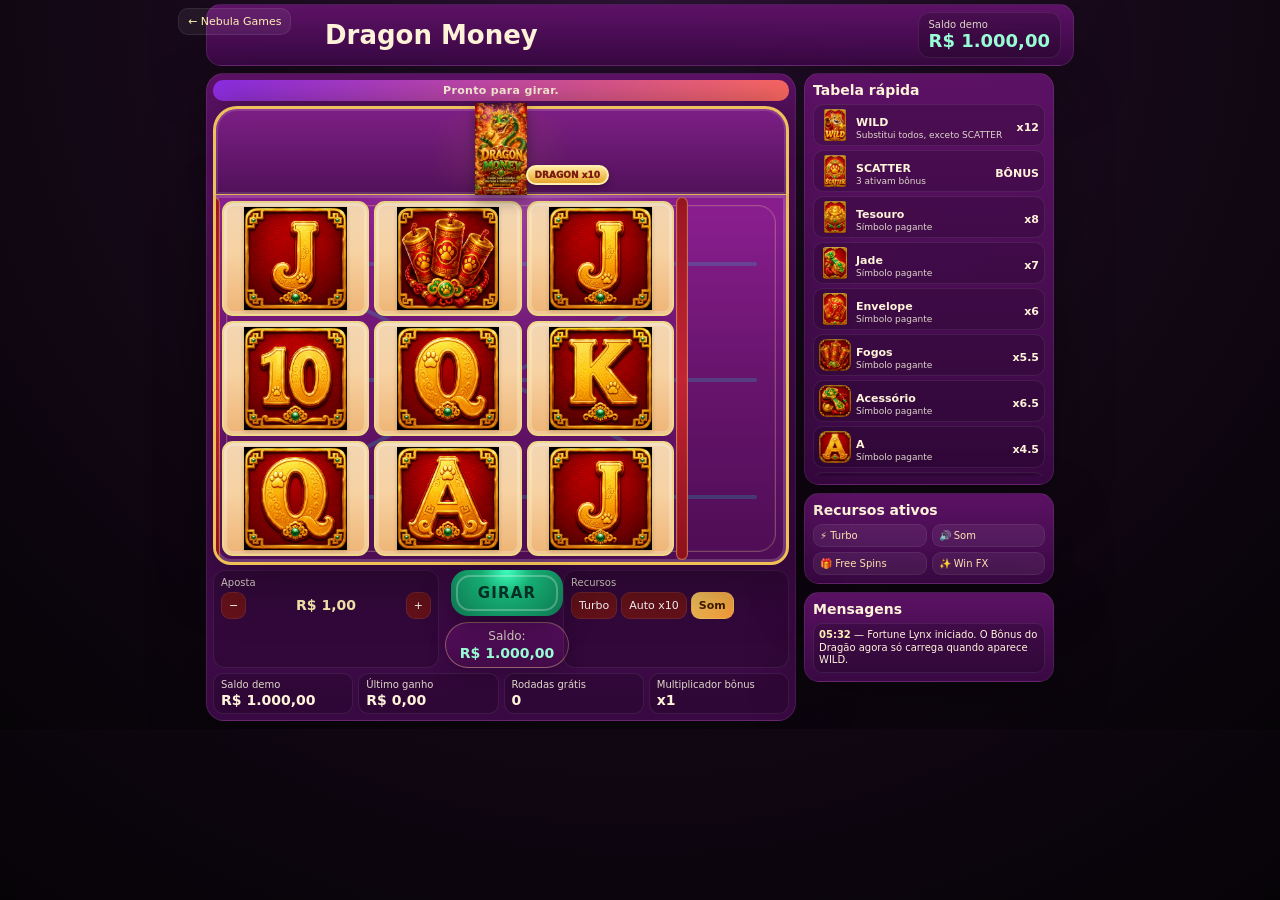
==== games/dragon-money/index.html @ e417a994 "Nebula Games V1.1 - primeira versão completa" ====
<!doctype html>
<html lang="pt-BR">
<head>
  <meta charset="utf-8">
  <meta name="viewport" content="width=device-width,initial-scale=1,viewport-fit=cover">
  <meta name="theme-color" content="#7f141f">
  <title>Dragon Money — Nebula Games V1.1</title>
  <link rel="stylesheet" href="style.css">
</head>
<body>
  <div class="game-shell">
    <header class="game-topbar">
      <a class="back-link" href="../../index.html">← Nebula Games</a>
      <div class="game-title-wrap">
        <div>
          <span class="eyebrow">NEBULA ORIGINAL SLOT</span>
          <h1>Dragon Money</h1>
        </div>
        <div class="top-balance"><span>Saldo demo</span><strong id="balanceTop">R$ 1.000,00</strong></div>
      </div>
    </header>

    <main class="game-layout">
      <section class="machine-panel">
        <div class="game-header-card">
          <img class="logo-cover" src="assets/cover.png" alt="Dragon Money capa">
          <div class="title-copy">
            <span class="eyebrow">SLOT 3x3 • SEGUNDO JOGO</span>
            <h2>Dragon Money jogável</h2>
            <p>Versão jogável inicial do Dragon Money, pronta para testes e futura evolução visual própria.</p>
          </div>
        </div>

        <div class="status-banner" id="statusBanner">Pronto para girar.</div>

        <div class="jackpot-strip" aria-label="Painel visual de jackpots">
          <div><span>MINI</span><strong>R$ 25,00</strong></div>
          <div><span>MAJOR</span><strong>R$ 250,00</strong></div>
          <div><span>GRAND</span><strong>R$ 2.500,00</strong></div>
        </div>

        <div class="lynx-stage" id="lynxStage">
          <div class="lynx-energy lynx-energy-hidden" aria-hidden="true">
            <div class="lynx-energy-head"><span>BÔNUS DO DRAGÃO</span><strong id="bonusChargeLabel">0%</strong></div>
            <div class="lynx-energy-track"><i id="bonusChargeFill"></i></div>
          </div>
          <div class="lynx-mascot-wrap">
            <span class="lynx-x10-badge">DRAGON x10</span>
            <img class="lynx-character" id="lynxCharacter" src="assets/character/dragon-top.png" data-static-src="assets/character/dragon-top.png" data-gif-src="assets/character/dragon-top.png" alt="Dragão do Dragon Money">
            <div class="lynx-aura" aria-hidden="true"></div>
            <div class="lynx-pot-drop" id="lynxPotDrop" aria-hidden="true">
              <img src="assets/symbols/gold.png" alt="Pote bônus">
              <strong id="lynxPotValue">+ R$ 0,00</strong>
            </div>
          </div>
        </div>

        <div class="slot-machine" id="slotMachine">
          <div class="paylines" aria-hidden="true">
            <span class="line h1"></span>
            <span class="line h2"></span>
            <span class="line h3"></span>
            <span class="line d1"></span>
            <span class="line d2"></span>
          </div>
          <div class="win-flash" id="winFlash" aria-hidden="true"></div>
          <div class="coin-rain" id="coinRain" aria-hidden="true"></div>
          <div class="grid-frame" id="slotGrid"></div>
        </div>

        <div class="controls">
          <div class="control-card mini">
            <span>Aposta</span>
            <div class="bet-box">
              <button id="betDown">−</button>
              <strong id="betValue">R$ 1,00</strong>
              <button id="betUp">+</button>
            </div>
          </div>

          <div class="spin-stack"><button class="spin-btn" id="spinBtn">GIRAR</button><div class="quick-balance">Saldo: <strong id="balanceQuick">R$ 1.000,00</strong></div></div>

          <div class="control-card mini">
            <span>Recursos</span>
            <div class="feature-toggles">
              <button class="feature active" id="turboBtn">Turbo</button>
              <button class="feature" id="autoBtn">Auto x10</button>
              <button class="feature active" id="soundBtn">Som</button>
            </div>
          </div>
        </div>

        <div class="info-row">
          <div class="info-card"><span>Saldo demo</span><strong id="balanceInline">R$ 1.000,00</strong></div>
          <div class="info-card"><span>Último ganho</span><strong id="lastWin">R$ 0,00</strong></div>
          <div class="info-card"><span>Rodadas grátis</span><strong id="freeSpins">0</strong></div>
          <div class="info-card"><span>Multiplicador bônus</span><strong id="bonusMultiplier">x1</strong></div>
        </div>
      </section>

      <aside class="sidebar">
        <section class="sidebar-card">
          <h3>Tabela rápida</h3>
          <div class="paytable" id="paytable"></div>
        </section>

        <section class="sidebar-card feature-card">
          <h3>Recursos ativos</h3>
          <div class="feature-summary">
            <span>⚡ Turbo</span><span>🔊 Som</span><span>🎁 Free Spins</span><span>✨ Win FX</span>
          </div>
        </section>

        <section class="sidebar-card">
          <h3>Mensagens</h3>
          <div class="history" id="history"></div>
        </section>

        <section class="sidebar-card">
          <h3>Regras base</h3>
          <ul class="rules">
            <li>5 linhas avaliadas: 3 horizontais + 2 diagonais.</li>
            <li>WILD substitui todos os símbolos, exceto SCATTER.</li>
            <li>3 SCATTER ativam 8 rodadas grátis.</li>
            <li>Ao entrar no bônus, o multiplicador total é sorteado em 2x, 3x, 4x ou 5x.</li>
          </ul>
        </section>
      </aside>
    </main>
  </div>

  <div class="loading-screen" id="loadingScreen">
    <img src="assets/cover.png" alt="Dragon Money">
    <div class="loading-card">
      <div class="loading-logo">DRAGON <b>MONEY</b></div>
      <strong>Prepare-se para o poder do dragão</strong>
      <span id="loadingText">Carregando símbolos...</span>
      <div class="loading-bar"><i id="loadingFill"></i></div>
    </div>
  </div>

  <script src="script.js"></script>
</body>
</html>
---- games/dragon-money/style.css ----
:root{
  --bg:#1b0810;
  --bg-2:#2c0b17;
  --panel:#67141b;
  --panel-2:#8d1b23;
  --gold:#eec35f;
  --gold-2:#ffedaf;
  --green:#2ad7a6;
  --ink:#fff4da;
  --muted:#f8d6a5;
  --shadow:0 18px 55px rgba(0,0,0,.35);
}
*{box-sizing:border-box}
html,body{margin:0;padding:0;background:radial-gradient(circle at top,#7e1b29 0,#2c0b17 30%,#16050b 75%);color:var(--ink);font-family:Inter,system-ui,-apple-system,Segoe UI,Roboto,Arial,sans-serif}
img{display:block;max-width:100%}button{font:inherit}
.game-shell{width:min(1160px,100%);margin:0 auto;padding:12px}
.game-topbar{display:flex;flex-direction:column;gap:12px}.back-link{display:inline-flex;align-items:center;gap:10px;color:var(--gold-2);text-decoration:none;background:rgba(255,255,255,.06);padding:10px 14px;border-radius:14px;border:1px solid rgba(255,255,255,.08)}
.game-title-wrap{display:flex;justify-content:space-between;gap:12px;align-items:flex-end;flex-wrap:wrap;padding:14px 16px;border-radius:20px;background:linear-gradient(180deg,rgba(123,24,34,.95),rgba(91,16,24,.95));border:1px solid rgba(255,255,255,.09);box-shadow:var(--shadow)}
.game-title-wrap h1{margin:4px 0 0;font-size:clamp(30px,4vw,44px)}.eyebrow{font-size:11px;color:var(--gold-2);letter-spacing:.18em}.top-balance{padding:12px 14px;border-radius:16px;background:rgba(0,0,0,.18);border:1px solid rgba(255,255,255,.08)}.top-balance span{display:block;color:var(--muted);font-size:12px}.top-balance strong{display:block;color:#9affd7;font-size:24px}
.game-layout{margin-top:12px;display:grid;grid-template-columns:minmax(0,1fr) 290px;gap:12px}
.machine-panel,.sidebar-card{background:linear-gradient(180deg,rgba(153,31,43,.95),rgba(102,18,27,.98));border:1px solid rgba(255,255,255,.08);border-radius:28px;box-shadow:var(--shadow)}
.machine-panel{padding:12px}.game-header-card{display:grid;grid-template-columns:110px 1fr;gap:12px;align-items:center;background:rgba(0,0,0,.14);border:1px solid rgba(255,255,255,.06);border-radius:18px;padding:10px}.logo-cover{border-radius:14px;aspect-ratio:3/4;object-fit:cover}.title-copy h2{margin:6px 0 6px;font-size:24px}.title-copy p{margin:0;color:var(--muted);line-height:1.4;font-size:14px}
.status-banner{margin:10px 0 10px;padding:10px 12px;text-align:center;border-radius:14px;background:linear-gradient(135deg,#0b6e58,#17a26f);font-weight:800;letter-spacing:.03em}
.slot-machine{position:relative;padding:10px;border-radius:22px;background:linear-gradient(180deg,#cb313f,#8c1723);border:4px solid #f0c056;box-shadow:inset 0 0 0 3px rgba(255,255,255,.18), var(--shadow);overflow:hidden}
.slot-machine::before{content:"";position:absolute;inset:0;background:radial-gradient(circle at top,rgba(255,255,255,.18),transparent 32%);pointer-events:none}
.paylines{position:absolute;inset:10px;border-radius:20px;pointer-events:none;opacity:.35}.line{position:absolute;background:rgba(0,255,225,.5)}.h1,.h2,.h3{left:4%;right:4%;height:4px;border-radius:999px}.h1{top:17%}.h2{top:50%}.h3{top:83%}.d1,.d2{width:4px;top:5%;bottom:5%;left:50%;transform-origin:center}.d1{transform:translateX(-50%) rotate(63deg)}.d2{transform:translateX(-50%) rotate(-63deg)}
.grid-frame{position:relative;display:grid;grid-template-columns:repeat(3,1fr);gap:8px;z-index:1}.symbol-cell{aspect-ratio:1/1;background:linear-gradient(180deg,#ffe3bf,#f7c992 55%,#f0b473);border-radius:16px;border:3px solid #f0d88b;box-shadow:inset 0 0 0 3px rgba(255,255,255,.22);padding:4px;display:flex;align-items:center;justify-content:center;overflow:hidden}.symbol-cell.highlight{outline:4px solid #75ffe3;box-shadow:0 0 0 4px rgba(33,255,214,.35), inset 0 0 0 3px rgba(255,255,255,.22)}
.symbol-cell img{width:100%;height:100%;object-fit:cover;border-radius:12px}.controls{display:grid;grid-template-columns:1fr auto 1fr;gap:8px;align-items:center;margin-top:10px}.control-card{background:rgba(0,0,0,.18);border:1px solid rgba(255,255,255,.08);border-radius:16px;padding:10px}.control-card span{display:block;color:var(--muted);font-size:13px;margin-bottom:8px}.bet-box{display:flex;align-items:center;justify-content:space-between;gap:8px}.bet-box button,.feature{border:none;background:#65111a;color:#fff;border-radius:14px;padding:10px 14px;cursor:pointer;border:1px solid rgba(255,255,255,.08)}.bet-box strong{font-size:20px;color:var(--gold-2)}
.spin-btn{height:66px;min-width:140px;border:none;border-radius:28px;background:radial-gradient(circle at top,#3effbf 0,#16ae73 35%,#0d744f 100%);color:#042f24;font-weight:900;letter-spacing:.08em;font-size:20px;box-shadow:0 12px 30px rgba(0,0,0,.34);cursor:pointer}.spin-btn:disabled{opacity:.6;cursor:not-allowed}
.feature-toggles{display:flex;gap:8px;flex-wrap:wrap}.feature.active{background:linear-gradient(135deg,#eec35f,#f89b37);color:#3f1b00;font-weight:800}
.info-row{margin-top:10px;display:grid;grid-template-columns:repeat(3,1fr);gap:8px}.info-card{background:rgba(0,0,0,.18);border:1px solid rgba(255,255,255,.08);border-radius:16px;padding:10px}.info-card span{display:block;font-size:13px;color:var(--muted)}.info-card strong{display:block;margin-top:4px;font-size:22px}
.sidebar{display:flex;flex-direction:column;gap:18px}.sidebar-card{padding:14px}.sidebar-card h3{margin:0 0 10px;font-size:18px}.paytable{display:grid;gap:10px}.pay-row{display:grid;grid-template-columns:48px 1fr auto;align-items:center;gap:10px;background:rgba(0,0,0,.16);border:1px solid rgba(255,255,255,.08);padding:10px;border-radius:18px}.pay-row img{width:48px;height:48px;border-radius:14px;object-fit:cover}.pay-row small{display:block;color:var(--muted)}
.history{display:grid;gap:10px;max-height:270px;overflow:auto}.history-item{background:rgba(0,0,0,.18);border:1px solid rgba(255,255,255,.08);padding:12px;border-radius:16px;font-size:14px;line-height:1.5}.history-item b{color:var(--gold-2)}
.rules{margin:0;padding-left:18px;color:var(--muted);line-height:1.7}
.loading-screen{position:fixed;inset:0;background:radial-gradient(circle at top,#8e1a28 0,#300711 48%,#120308 100%);display:grid;place-items:center;gap:14px;z-index:100;padding:20px;transition:.35s opacity,.35s visibility}.loading-screen.hide{opacity:0;visibility:hidden}.loading-screen img{width:min(240px,52vw);border-radius:24px;box-shadow:var(--shadow)}.loading-card{display:grid;gap:8px;text-align:center}.loading-card strong{font-size:32px}.loading-card span{color:var(--muted)}.loading-bar{width:min(320px,86vw);height:14px;border-radius:999px;background:rgba(255,255,255,.12);overflow:hidden;border:1px solid rgba(255,255,255,.08)}.loading-bar i{display:block;height:100%;width:0;background:linear-gradient(90deg,#ffd26b,#22dba1)}
@media (max-width:1100px){.game-layout{grid-template-columns:1fr}.sidebar{order:2}.game-header-card{grid-template-columns:120px 1fr}.machine-panel > *{max-width:none}}
@media (max-width:720px){.game-shell{padding:10px}.game-title-wrap{padding:14px}.game-header-card{grid-template-columns:1fr}.logo-cover{width:140px;max-height:none}.controls{grid-template-columns:1fr}.spin-btn{width:100%}.info-row{grid-template-columns:1fr}.grid-frame{gap:8px}.slot-machine{padding:12px}.paylines{inset:12px}.lynx-character-wrap{min-height:140px}.lynx-character{width:min(220px,62vw);max-height:180px}.lynx-pot-drop img{width:74px;height:74px}}
@media (max-height:900px) and (min-width:1101px){.game-shell{padding:10px}.game-title-wrap{padding:12px 14px}.game-title-wrap h1{font-size:34px}.top-balance strong{font-size:20px}.game-header-card{grid-template-columns:92px 1fr;padding:8px}.logo-cover{width:92px;max-height:120px}.title-copy h2{font-size:18px}.title-copy p{font-size:13px}.status-banner{padding:8px 12px}.lynx-stage{padding:8px 10px 0}.lynx-character-wrap{min-height:135px}.lynx-character{width:190px;max-height:150px}.slot-machine{padding:10px}.grid-frame{gap:6px}.symbol-cell{padding:6px;border-radius:14px}.controls{gap:8px}.spin-btn{height:64px;min-width:132px;font-size:18px}.info-card strong{font-size:20px}.sidebar-card{padding:12px}.pay-row{grid-template-columns:40px 1fr auto;padding:7px}.pay-row img{width:40px;height:40px}.history{max-height:170px}}

/* V1.1 visual polish */
.jackpot-strip{display:grid;grid-template-columns:repeat(3,1fr);gap:10px;margin:0 0 14px}.jackpot-strip div{position:relative;overflow:hidden;text-align:center;padding:12px 10px;border-radius:18px;background:linear-gradient(180deg,#4b0810,#24050a);border:1px solid rgba(255,222,121,.28);box-shadow:inset 0 0 18px rgba(255,197,77,.08)}.jackpot-strip div::after{content:"";position:absolute;inset:-60% auto auto -30%;width:50%;height:220%;transform:rotate(22deg);background:linear-gradient(90deg,transparent,rgba(255,255,255,.16),transparent);animation:shine 4s linear infinite}.jackpot-strip span{display:block;font-size:11px;letter-spacing:.18em;color:#ffdca0}.jackpot-strip strong{display:block;margin-top:3px;font-size:20px;color:#fff0a7;text-shadow:0 0 18px rgba(255,201,80,.35)}
@keyframes shine{to{left:130%}}
.win-flash{position:absolute;inset:0;z-index:3;pointer-events:none;border-radius:24px;opacity:0;background:radial-gradient(circle,rgba(255,240,120,.48),rgba(255,170,30,.1) 45%,transparent 70%)}.win-flash.show{animation:winFlash .9s ease-out}@keyframes winFlash{0%{opacity:0}20%{opacity:1}100%{opacity:0}}
.coin-rain{position:absolute;inset:0;z-index:5;pointer-events:none;overflow:hidden}.coin{position:absolute;top:-40px;width:20px;height:20px;border-radius:50%;background:radial-gradient(circle at 35% 30%,#fff7b7 0 10%,#ffd65a 28%,#c27a0b 75%);border:2px solid #ffe37d;box-shadow:0 0 10px rgba(255,203,62,.6);animation:coinFall var(--dur) linear forwards}.coin::after{content:"✦";display:grid;place-items:center;width:100%;height:100%;font-size:10px;color:#8b4c00}@keyframes coinFall{to{transform:translateY(760px) rotate(720deg);opacity:.1}}
.symbol-cell{transition:transform .18s ease,filter .18s ease,box-shadow .18s ease}.symbol-cell.highlight{animation:winPulse .75s ease-in-out 2;filter:saturate(1.15) brightness(1.08)}@keyframes winPulse{50%{transform:scale(1.055);box-shadow:0 0 0 4px rgba(33,255,214,.35),0 0 28px rgba(255,220,103,.72)}}
.spin-btn{position:relative;overflow:hidden}.spin-btn::before{content:"";position:absolute;inset:8px;border-radius:20px;border:2px solid rgba(255,255,255,.26)}.spin-btn:hover{filter:brightness(1.08)}
.feature-card{background:linear-gradient(180deg,rgba(71,16,24,.98),rgba(54,10,16,.98))}.feature-summary{display:grid;grid-template-columns:1fr 1fr;gap:10px}.feature-summary span{padding:11px 12px;border-radius:14px;background:rgba(255,255,255,.06);border:1px solid rgba(255,255,255,.07);font-size:13px;color:#ffe5b1}
.loading-screen{background:radial-gradient(circle at 50% 18%,rgba(255,196,80,.18),transparent 20%),radial-gradient(circle at top,#8e1a28 0,#300711 48%,#120308 100%)}.loading-screen::before,.loading-screen::after{content:"";position:absolute;width:220px;height:220px;border-radius:50%;border:1px solid rgba(255,220,130,.12);box-shadow:0 0 0 18px rgba(255,220,130,.025),0 0 0 36px rgba(255,220,130,.018)}.loading-screen::before{left:-70px;top:12%}.loading-screen::after{right:-70px;bottom:12%}.loading-screen img{width:min(260px,58vw);filter:saturate(1.08) contrast(1.04);border:2px solid rgba(255,225,135,.35)}.loading-logo{font-size:clamp(28px,6vw,48px);font-weight:900;letter-spacing:.03em;color:#ffd966;text-shadow:0 3px 0 #7c1b15,0 0 20px rgba(255,210,91,.28)}.loading-logo b{color:#6affbe}.loading-card strong{font-size:18px}.loading-bar{box-shadow:inset 0 0 12px rgba(0,0,0,.32)}.loading-bar i{box-shadow:0 0 18px rgba(34,219,161,.5)}
@media(max-width:720px){.jackpot-strip strong{font-size:16px}.feature-summary{grid-template-columns:1fr 1fr}}

@media (min-width:1101px) and (max-height:900px){
  .game-title-wrap{padding:12px 16px}.game-title-wrap h1{font-size:34px}.top-balance{padding:10px 14px}.top-balance strong{font-size:24px}
  .game-header-card{grid-template-columns:86px 1fr}.title-copy h2{font-size:21px}.title-copy p{font-size:13px}
  .symbol-cell{aspect-ratio:1/0.94}.spin-btn{height:58px}.sidebar-card{padding:12px}.paytable{gap:6px}.pay-row{padding:7px}.rules{font-size:13px;line-height:1.5}
}


/* Fortune Lynx compact desktop + mascot bonus V1.1 */
.lynx-stage{position:relative;margin:0 auto -4px;max-width:620px;height:112px;border:3px solid #efc15c;border-bottom:0;border-radius:24px 24px 0 0;background:linear-gradient(180deg,#b42d37 0,#7c151f 100%);box-shadow:inset 0 0 0 2px rgba(255,255,255,.13),0 -8px 28px rgba(0,0,0,.24);overflow:visible;z-index:4}
.lynx-energy{position:absolute;left:14px;right:14px;top:8px;z-index:7}.lynx-energy-head{display:flex;justify-content:space-between;align-items:center;font-size:10px;font-weight:900;letter-spacing:.1em;color:#ffe69d;text-shadow:0 1px 2px #5a100d}.lynx-energy-head strong{font-size:11px}.lynx-energy-track{height:8px;margin-top:4px;border-radius:999px;background:#471018;border:1px solid rgba(255,232,170,.3);overflow:hidden;box-shadow:inset 0 2px 5px rgba(0,0,0,.4)}.lynx-energy-track i{display:block;width:0;height:100%;border-radius:inherit;background:linear-gradient(90deg,#16c982,#7effc4 52%,#ffe56c);box-shadow:0 0 13px #80ffd0;transition:width .35s ease}
.lynx-mascot-wrap{position:absolute;left:50%;bottom:-3px;width:255px;height:98px;transform:translateX(-50%);display:flex;align-items:flex-end;justify-content:center;z-index:5}.lynx-character{position:relative;z-index:4;width:170px;height:105px;object-fit:contain;object-position:center bottom;filter:drop-shadow(0 6px 7px rgba(0,0,0,.38));transform-origin:50% 85%}.lynx-aura{position:absolute;z-index:1;width:190px;height:85px;bottom:0;border-radius:50%;background:radial-gradient(circle,rgba(255,232,120,.38),rgba(255,177,38,.15) 45%,transparent 72%);opacity:.22;filter:blur(3px)}.lynx-x10-badge{position:absolute;right:2px;bottom:13px;z-index:6;background:linear-gradient(#ffe89e,#e8a62e);color:#7b1a11;border:2px solid #fff0b1;border-radius:999px;padding:4px 8px;font-size:10px;font-weight:1000;box-shadow:0 3px 7px rgba(0,0,0,.3)}
.lynx-stage.charged .lynx-character{animation:lynxReady .62s ease-in-out infinite alternate;filter:drop-shadow(0 0 7px #fff6c1) drop-shadow(0 0 18px #ffc94e)}.lynx-stage.charged .lynx-aura{opacity:1;animation:auraReady .75s ease-in-out infinite alternate}.lynx-stage.charged .lynx-energy-track i{box-shadow:0 0 16px #fff18e,0 0 28px #ffc432}.lynx-stage.bonus-release{animation:stageBurst 1.25s ease-out}.lynx-stage.bonus-release .lynx-character{animation:lynxRelease 1.15s cubic-bezier(.22,.8,.24,1)}.lynx-stage.bonus-release .lynx-aura{opacity:1;animation:auraBurst 1.05s ease-out}
.lynx-pot-drop{position:absolute;z-index:20;left:50%;top:35px;width:100px;display:grid;justify-items:center;gap:2px;opacity:0;transform:translate(-50%,-25px) scale(.3) rotate(-18deg);pointer-events:none}.lynx-pot-drop img{width:72px;height:72px;object-fit:contain;border-radius:50%;filter:drop-shadow(0 0 9px #ffe36d) drop-shadow(0 7px 7px rgba(0,0,0,.35))}.lynx-pot-drop strong{white-space:nowrap;color:#6d170c;background:linear-gradient(#fff0a6,#f2b339);border:2px solid #fff3bb;padding:4px 8px;border-radius:999px;font-size:12px;box-shadow:0 5px 14px rgba(0,0,0,.28)}.lynx-pot-drop.show{animation:potTigerDrop 1.4s cubic-bezier(.16,.75,.22,1) forwards}
.slot-machine.lynx-impact{animation:slotImpact .48s ease-out}.slot-machine.lynx-impact::after{content:"";position:absolute;inset:0;z-index:9;pointer-events:none;background:radial-gradient(circle at 50% 22%,rgba(255,243,152,.85),rgba(255,196,49,.28) 28%,transparent 67%);animation:impactFlash .7s ease-out forwards}
@keyframes lynxReady{from{transform:translateY(0) scale(1)}to{transform:translateY(-3px) scale(1.045)}}
@keyframes auraReady{from{transform:scale(.88);opacity:.55}to{transform:scale(1.15);opacity:1}}
@keyframes stageBurst{0%,100%{filter:none}20%{filter:brightness(1.5)}40%{filter:brightness(1.15)}}
@keyframes lynxRelease{0%{transform:scale(1)}18%{transform:scale(1.08) translateY(-4px)}34%{transform:scale(.98) translateY(2px)}52%{transform:scale(1.12) translateY(-7px)}100%{transform:scale(1)}}
@keyframes auraBurst{0%{transform:scale(.7);opacity:.2}38%{transform:scale(1.55);opacity:1}100%{transform:scale(2);opacity:0}}
@keyframes potTigerDrop{0%{opacity:0;transform:translate(-50%,-30px) scale(.28) rotate(-24deg)}14%{opacity:1}40%{transform:translate(-50%,60px) scale(.82) rotate(14deg)}65%{transform:translate(-50%,155px) scale(1.06) rotate(-6deg)}78%{transform:translate(-50%,170px) scale(.95) rotate(0)}100%{opacity:0;transform:translate(-50%,200px) scale(.72) rotate(8deg)}}
@keyframes slotImpact{0%,100%{transform:translateX(0)}25%{transform:translateX(-3px)}50%{transform:translateX(4px)}75%{transform:translateX(-2px)}}
@keyframes impactFlash{0%{opacity:0}20%{opacity:1}100%{opacity:0}}

@media (min-width:1101px){
  html,body{min-height:100%;overflow-x:hidden}.game-shell{width:min(940px,100%);padding:6px 8px 10px}.game-topbar{gap:6px}.back-link{position:absolute;top:8px;left:max(10px,calc(50% - 462px));z-index:30;padding:6px 9px;font-size:11px;border-radius:10px}.game-title-wrap{min-height:54px;padding:7px 12px 7px 118px;border-radius:15px;align-items:center}.game-title-wrap h1{font-size:26px;margin:0}.game-title-wrap .eyebrow{display:none}.top-balance{padding:6px 10px;border-radius:12px}.top-balance span{font-size:10px}.top-balance strong{font-size:18px}.game-layout{margin-top:7px;grid-template-columns:620px 270px;gap:8px;align-items:start}.machine-panel{padding:7px;border-radius:20px}.game-header-card,.jackpot-strip{display:none}.status-banner{margin:0 0 6px;padding:5px 8px;border-radius:10px;font-size:11px}.slot-machine{max-width:620px;margin:0 auto;padding:7px;border-width:3px;border-radius:0 0 18px 18px}.grid-frame{gap:5px}.symbol-cell{aspect-ratio:1/.68;border-radius:12px;border-width:2px;padding:3px}.symbol-cell img{object-fit:contain;border-radius:8px}.paylines{inset:7px}.controls{margin-top:6px;gap:6px;grid-template-columns:1fr 120px 1fr}.control-card{padding:6px 8px;border-radius:12px;min-height:50px}.control-card span{font-size:10px;margin-bottom:4px}.bet-box button,.feature{padding:6px 8px;border-radius:9px;font-size:11px}.bet-box strong{font-size:15px}.spin-btn{height:50px;min-width:120px;border-radius:19px;font-size:16px}.spin-btn::before{inset:5px;border-radius:14px}.feature-toggles{gap:4px}.info-row{margin-top:6px;gap:6px}.info-card{padding:6px 8px;border-radius:12px}.info-card span{font-size:10px}.info-card strong{font-size:16px;margin-top:2px}.sidebar{gap:8px}.sidebar-card{padding:8px;border-radius:16px}.sidebar-card h3{font-size:14px;margin-bottom:6px}.paytable{gap:4px;max-height:410px;overflow:auto}.pay-row{grid-template-columns:34px 1fr auto;gap:5px;padding:4px 5px;border-radius:10px}.pay-row img{width:34px;height:34px;border-radius:8px;object-fit:contain}.pay-row strong{font-size:11px}.pay-row small{font-size:9px}.feature-summary{gap:5px}.feature-summary span{padding:6px 7px;border-radius:9px;font-size:10px}.history{max-height:92px;gap:4px}.history-item{padding:6px;border-radius:9px;font-size:10px;line-height:1.25}.rules{font-size:10px;line-height:1.35;padding-left:14px}.sidebar-card:last-child{display:none}
}
@media (min-width:1101px) and (max-height:760px){.game-title-wrap{min-height:47px}.game-title-wrap h1{font-size:22px}.top-balance strong{font-size:16px}.status-banner{display:none}.lynx-stage{height:90px}.lynx-character{width:142px;height:86px}.lynx-mascot-wrap{height:83px}.lynx-energy{top:5px}.symbol-cell{aspect-ratio:1/.59}.controls{margin-top:4px}.spin-btn{height:45px}.control-card{min-height:45px;padding:5px 7px}.info-row{margin-top:4px}.info-card{padding:5px 7px}.sidebar-card{padding:7px}.paytable{max-height:365px}}
@media (min-width:1101px) and (max-height:680px){.game-title-wrap{display:none}.game-layout{margin-top:0}.back-link{position:fixed;top:6px;left:6px;background:rgba(70,10,20,.88)}.lynx-stage{height:76px}.lynx-character{width:120px;height:72px}.lynx-mascot-wrap{height:70px}.lynx-x10-badge{font-size:8px;padding:3px 6px}.symbol-cell{aspect-ratio:1/.52}.info-row{display:none}.paytable{max-height:350px}}
@media (max-width:1100px){.lynx-stage{max-width:none}.lynx-character{width:160px}.lynx-mascot-wrap{width:230px}}


/* Override compact desktop + hidden bonus meter + GIF integration */
.lynx-energy-hidden{position:absolute !important;opacity:0 !important;pointer-events:none !important;inset:auto auto -9999px -9999px !important;width:0 !important;height:0 !important;overflow:hidden !important}
@media (min-width:1101px){
  .game-shell{width:min(880px,100%) !important;padding:4px 6px 8px !important}
  .game-layout{grid-template-columns:590px 250px !important;gap:8px !important}
  .machine-panel{padding:6px !important;border-radius:18px !important}
  .status-banner{margin:0 0 5px !important;padding:4px 8px !important;font-size:11px !important}
  .lynx-stage{max-width:590px !important;height:88px !important;margin-bottom:-2px !important;padding-top:0 !important}
  .lynx-mascot-wrap{width:220px !important;height:78px !important;bottom:-1px !important}
  .lynx-character{width:150px !important;height:92px !important}
  .lynx-x10-badge{font-size:9px !important;padding:3px 7px !important;bottom:10px !important}
  .slot-machine{max-width:590px !important;padding:6px !important;border-width:3px !important}
  .grid-frame{max-width:452px !important;gap:5px !important}
  .symbol-cell{aspect-ratio:1 / .78 !important;padding:4px !important;border-radius:11px !important}
  .symbol-cell img{object-fit:contain !important}
  .controls{grid-template-columns:1fr 112px 1fr !important;gap:6px !important;margin-top:5px !important}
  .control-card{padding:6px 7px !important;min-height:46px !important}
  .bet-box button,.feature{padding:6px 7px !important;font-size:11px !important}
  .bet-box strong{font-size:14px !important}
  .spin-btn{height:46px !important;min-width:112px !important;font-size:15px !important;border-radius:17px !important}
  .info-row{grid-template-columns:repeat(4,1fr) !important;gap:5px !important;margin-top:5px !important}
  .info-card{padding:5px 7px !important;border-radius:10px !important}
  .info-card span{font-size:10px !important}
  .info-card strong{font-size:14px !important}
  .sidebar{gap:8px !important}
  .sidebar-card{padding:8px !important;border-radius:15px !important}
  .paytable{gap:4px !important;max-height:372px !important;overflow:auto}
  .pay-row{grid-template-columns:32px 1fr auto !important;padding:4px 5px !important;gap:5px !important}
  .pay-row img{width:32px !important;height:32px !important;object-fit:contain !important}
  .pay-row strong{font-size:11px !important}
  .pay-row small{font-size:9px !important}
  .feature-summary span{padding:5px 6px !important;font-size:10px !important}
  .history{max-height:88px !important;gap:4px !important}
  .history-item{padding:5px !important;font-size:10px !important}
  .rules{font-size:10px !important;line-height:1.35 !important}
}
@media (min-width:1101px) and (max-height:760px){
  .lynx-stage{height:78px !important}
  .lynx-mascot-wrap{height:68px !important}
  .lynx-character{width:132px !important;height:80px !important}
  .grid-frame{max-width:430px !important}
  .symbol-cell{aspect-ratio:1/.70 !important}
  .sidebar-card:last-child{display:none}
}

.symbol-cell.empty{background:linear-gradient(180deg,#a41d2d,#6e111d) !important;border-color:#f0c056 !important;box-shadow:inset 0 0 0 2px rgba(255,255,255,.15),0 0 18px rgba(255,198,77,.24)}
.empty-core{width:32%;height:32%;border-radius:50%;background:radial-gradient(circle,#fff3ab 0,#ffd151 45%,rgba(255,209,81,.08) 70%,transparent 72%);box-shadow:0 0 18px rgba(255,216,108,.7);animation:emptyPulse .55s ease-in-out infinite alternate}
@keyframes emptyPulse{from{transform:scale(.78);opacity:.65}to{transform:scale(1.08);opacity:1}}

/* V1.1 refinements: tiger-like bonus throw, centered pot drop, custom sounds */
.lynx-stage{
  overflow:visible;
}
.lynx-stage.charged .lynx-character{
  animation:lynxHoldPot .58s ease-in-out infinite alternate !important;
}
.lynx-stage.bonus-release .lynx-character{
  animation:lynxThrowPot 1.18s cubic-bezier(.19,.88,.28,1) !important;
}
.lynx-stage.bonus-release .lynx-aura{
  animation:auraBurst 1.18s ease-out !important;
}
.lynx-pot-drop{
  --pot-start-x: 120px;
  --pot-start-y: 24px;
  --pot-mid-x: 190px;
  --pot-mid-y: 10px;
  --pot-mid2-x: 230px;
  --pot-mid2-y: 100px;
  --pot-end-x: 250px;
  --pot-end-y: 160px;
  position:absolute;
  left:0 !important;
  top:0 !important;
  width:100px;
  display:grid;
  justify-items:center;
  gap:2px;
  opacity:0;
  transform:none !important;
  pointer-events:none;
}
.lynx-pot-drop img{
  width:74px !important;
  height:74px !important;
  object-fit:contain !important;
}
.lynx-pot-drop.show{
  animation:potToSlotCenter 1.08s cubic-bezier(.18,.76,.2,1) forwards !important;
}
.slot-machine.fill-sequence{
  box-shadow:inset 0 0 0 2px rgba(255,255,255,.22), 0 0 0 2px rgba(255,207,95,.4), 0 0 22px rgba(255,186,63,.4), var(--shadow) !important;
}
.slot-machine.fill-sequence::before{
  background:radial-gradient(circle at 50% 42%,rgba(255,243,167,.34),rgba(255,210,77,.12) 38%,transparent 72%) !important;
}
.slot-machine.fill-sequence .grid-frame{
  animation:fillGridPulse .4s ease-in-out infinite alternate;
}
.slot-machine.fill-sequence .symbol-cell.empty{
  border-color:#ffd36e !important;
  box-shadow:inset 0 0 0 2px rgba(255,255,255,.18), 0 0 16px rgba(255,202,83,.26) !important;
}
.symbol-cell.highlight{
  animation:cellPop .28s ease-out;
}
@keyframes lynxHoldPot{
  0%{transform:translateY(0) scale(1) rotate(0deg)}
  100%{transform:translateY(-3px) scale(1.035) rotate(-1deg)}
}
@keyframes lynxThrowPot{
  0%{transform:translateY(0) scale(1)}
  18%{transform:translate(-3px,-6px) scale(1.05) rotate(-3deg)}
  42%{transform:translate(8px,-2px) scale(1.08) rotate(4deg)}
  64%{transform:translate(3px,0) scale(1.02) rotate(1deg)}
  100%{transform:translateY(0) scale(1) rotate(0deg)}
}
@keyframes potToSlotCenter{
  0%{opacity:0; transform:translate(var(--pot-start-x), var(--pot-start-y)) scale(.28) rotate(-24deg)}
  10%{opacity:1}
  24%{transform:translate(var(--pot-mid-x), var(--pot-mid-y)) scale(.62) rotate(-16deg)}
  54%{opacity:1; transform:translate(var(--pot-mid2-x), var(--pot-mid2-y)) scale(.9) rotate(10deg)}
  78%{opacity:1; transform:translate(var(--pot-end-x), calc(var(--pot-end-y) - 6px)) scale(1.06) rotate(4deg)}
  100%{opacity:0; transform:translate(var(--pot-end-x), var(--pot-end-y)) scale(.98) rotate(0deg)}
}
@keyframes fillGridPulse{
  from{transform:scale(1)}
  to{transform:scale(1.012)}
}
@keyframes cellPop{
  from{transform:scale(.9)}
  to{transform:scale(1)}
}
@media (max-width:1100px){
  .lynx-pot-drop img{width:66px !important; height:66px !important;}
}


/* Fortune Tiger-like refinements + quick balance + suspense */
.slot-machine{
  background:
    linear-gradient(180deg,rgba(255,255,255,.16),transparent 18%),
    linear-gradient(180deg,#c92c39 0,#991726 62%,#7e121e 100%) !important;
}
.slot-machine::after{
  content:'';
  position:absolute;
  left:10px; right:10px; top:10px; bottom:10px;
  border-radius:18px;
  border:1px solid rgba(255,223,144,.28);
  pointer-events:none;
  box-shadow:inset 0 0 0 1px rgba(255,255,255,.06);
}
.grid-frame{
  position:relative;
}
.grid-frame::before,.grid-frame::after{
  content:'';
  position:absolute;
  top:-4px; bottom:-4px;
  width:10px;
  border-radius:999px;
  background:linear-gradient(180deg,#9a1622,#c22534,#8d111c);
  border:1px solid rgba(255,212,120,.45);
  box-shadow:0 0 0 1px rgba(255,255,255,.05) inset;
  pointer-events:none;
}
.grid-frame::before{left:-14px}
.grid-frame::after{right:-14px}
.symbol-cell{
  background:linear-gradient(180deg,#f2d6b3 0,#f7d2a3 44%,#eeb576 100%) !important;
}
.symbol-cell img{filter:drop-shadow(0 2px 2px rgba(0,0,0,.15));}
.controls{
  align-items:stretch !important;
}
.spin-stack{
  display:flex;
  flex-direction:column;
  align-items:center;
  gap:6px;
}
.quick-balance{
  min-width:124px;
  text-align:center;
  padding:6px 10px;
  border-radius:999px;
  background:linear-gradient(180deg,#7a121c,#5c0d15);
  border:1px solid rgba(255,222,147,.38);
  color:var(--muted);
  font-size:12px;
  box-shadow:0 8px 18px rgba(0,0,0,.18);
}
.quick-balance strong{color:#9affd7;font-size:14px;display:block;margin-top:2px}
.slot-machine.almost-bonus{
  animation:almostBonusShake .8s ease-in-out;
  box-shadow:inset 0 0 0 2px rgba(255,255,255,.24), 0 0 0 2px rgba(162,111,255,.35), 0 0 24px rgba(165,104,255,.38), var(--shadow) !important;
}
.slot-machine.almost-bonus .symbol-cell.highlight,
.slot-machine.almost-bonus .symbol-cell:has(img[alt='WILD']){
  animation:wildPulse .34s ease-in-out infinite alternate;
}
@keyframes almostBonusShake{
  0%,100%{transform:translateX(0)}
  20%{transform:translateX(-3px)}
  40%{transform:translateX(4px)}
  60%{transform:translateX(-2px)}
  80%{transform:translateX(3px)}
}
@keyframes wildPulse{
  from{transform:scale(1); filter:brightness(1)}
  to{transform:scale(1.04); filter:brightness(1.16)}
}
@media (min-width:1101px){
  .spin-stack{min-width:124px}
}
@media (max-width:720px){
  .quick-balance{min-width:110px;font-size:11px}
  .quick-balance strong{font-size:13px}
}


/* Dragon Money theme override */
:root{--gold:#ffd56d;--gold-2:#fff0b3;--muted:#ded7ca}
html,body{background:radial-gradient(circle at top,#2f1338 0,#140816 55%,#060307 100%) !important}
.machine-panel,.sidebar-card,.game-title-wrap{background:linear-gradient(180deg,rgba(95,18,104,.96),rgba(58,9,68,.98)) !important}
.slot-machine{background:linear-gradient(180deg,#8d1f92 0,#6a156f 45%,#4e0d54 100%) !important}
.lynx-stage{background:linear-gradient(180deg,#7d1f86,#511159) !important}
.status-banner{background:linear-gradient(135deg,#8a2be2,#ff6a5f) !important}
.quick-balance{background:linear-gradient(180deg,#5a0f61,#420a47) !important}
.symbol-cell.empty{background:linear-gradient(180deg,#6c196f,#49114c) !important}
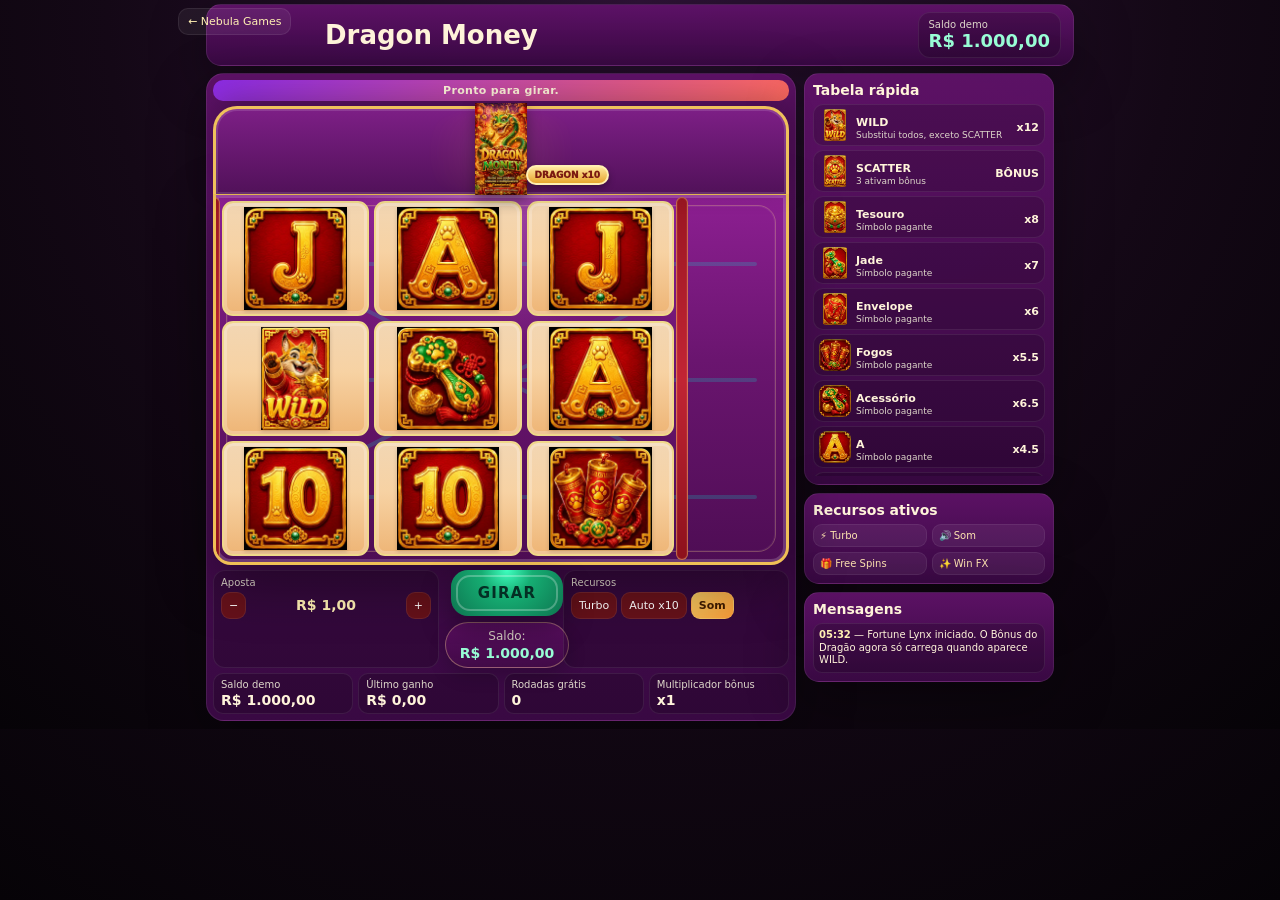
==== commit 551252a7: "Adiciona Grande Ganho e Mega Ganho" ====
--- a/games/dragon-money/index.html
+++ b/games/dragon-money/index.html
@@ -23,7 +23,7 @@
     <main class="game-layout">
       <section class="machine-panel">
         <div class="game-header-card">
-          <img class="logo-cover" src="assets/cover.png" alt="Dragon Money capa">
+          <img class="logo-cover" src="../../assets/covers/dragon-money.webp" alt="Dragon Money capa">
           <div class="title-copy">
             <span class="eyebrow">SLOT 3x3 • SEGUNDO JOGO</span>
             <h2>Dragon Money jogável</h2>
@@ -46,10 +46,10 @@
           </div>
           <div class="lynx-mascot-wrap">
             <span class="lynx-x10-badge">DRAGON x10</span>
-            <img class="lynx-character" id="lynxCharacter" src="assets/character/dragon-top.png" data-static-src="assets/character/dragon-top.png" data-gif-src="assets/character/dragon-top.png" alt="Dragão do Dragon Money">
+            <img class="lynx-character" id="lynxCharacter" src="../../assets/covers/dragon-money.webp" data-static-src="../../assets/covers/dragon-money.webp" data-gif-src="../../assets/covers/dragon-money.webp" alt="Dragão do Dragon Money">
             <div class="lynx-aura" aria-hidden="true"></div>
             <div class="lynx-pot-drop" id="lynxPotDrop" aria-hidden="true">
-              <img src="assets/symbols/gold.png" alt="Pote bônus">
+              <img src="../../assets/symbols/gold.webp" alt="Pote bônus">
               <strong id="lynxPotValue">+ R$ 0,00</strong>
             </div>
           </div>
@@ -130,7 +130,7 @@
   </div>
 
   <div class="loading-screen" id="loadingScreen">
-    <img src="assets/cover.png" alt="Dragon Money">
+    <img src="../../assets/covers/dragon-money.webp" alt="Dragon Money">
     <div class="loading-card">
       <div class="loading-logo">DRAGON <b>MONEY</b></div>
       <strong>Prepare-se para o poder do dragão</strong>
